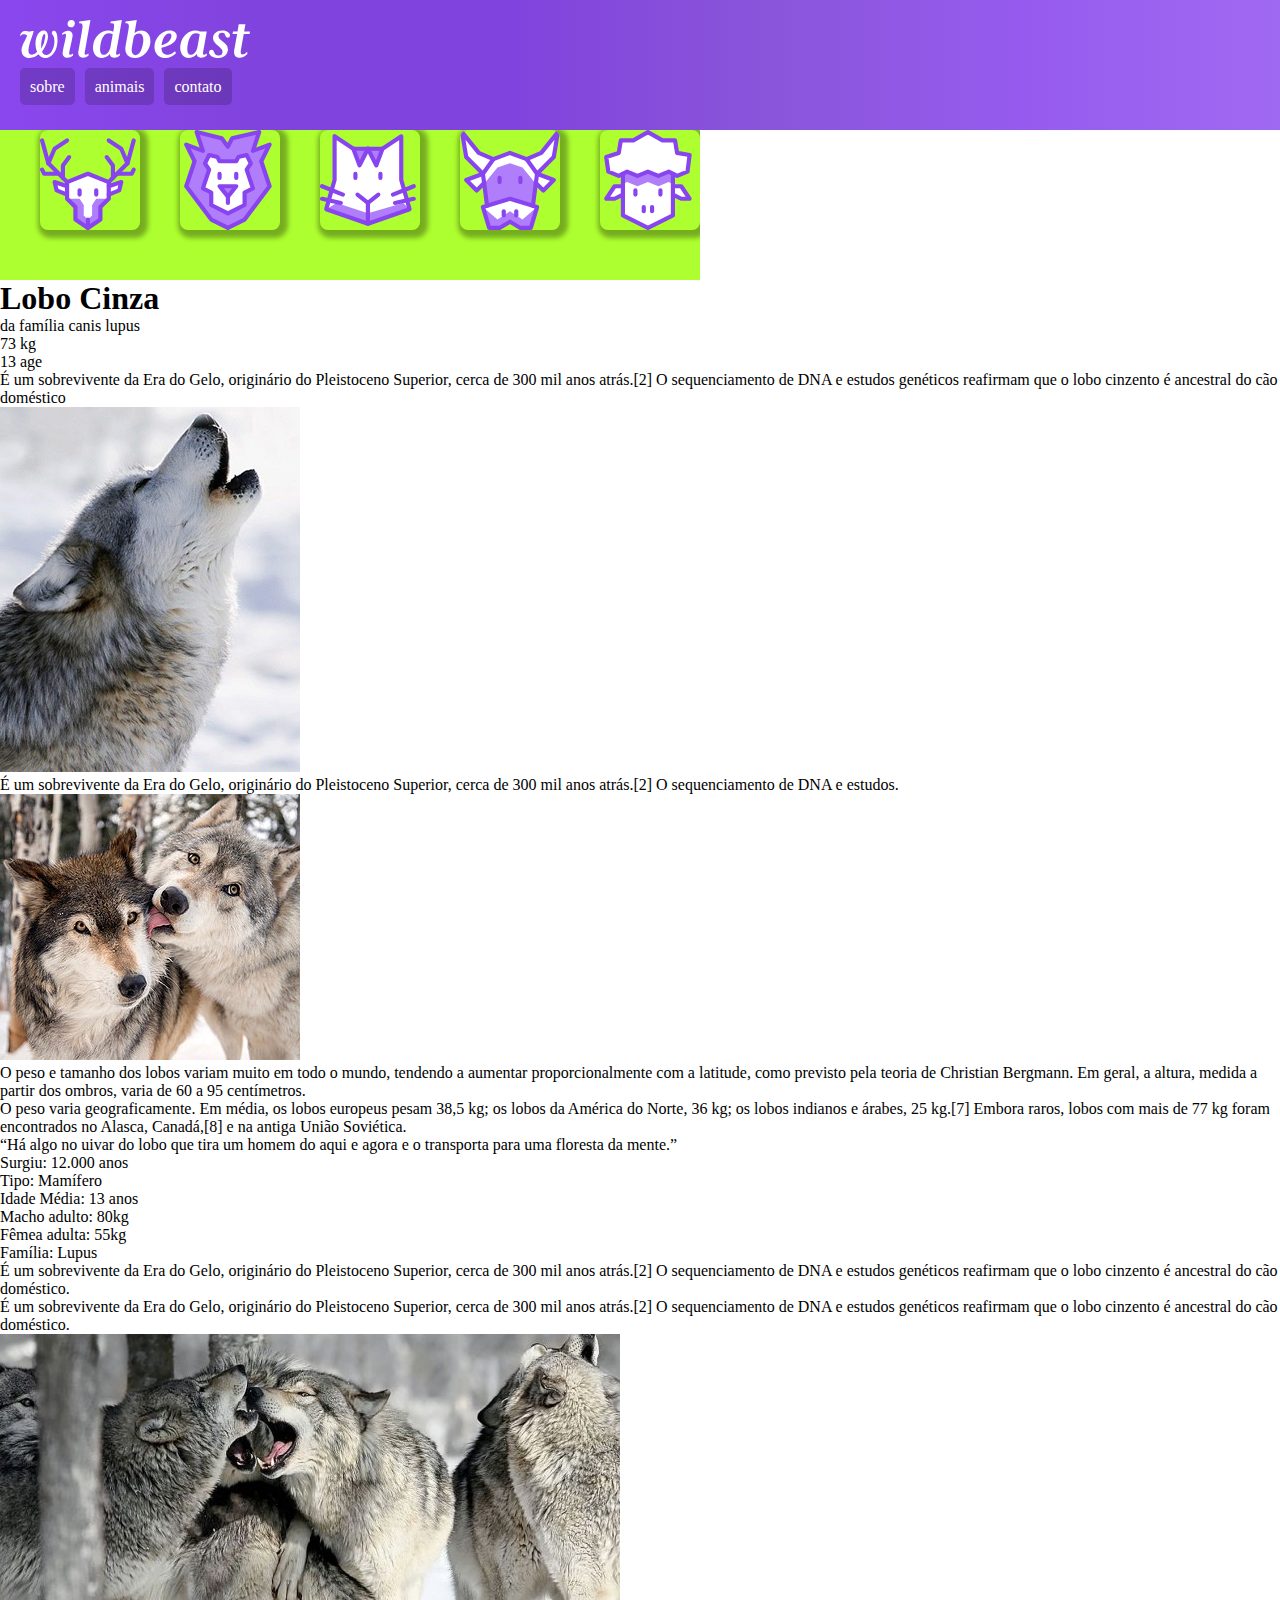
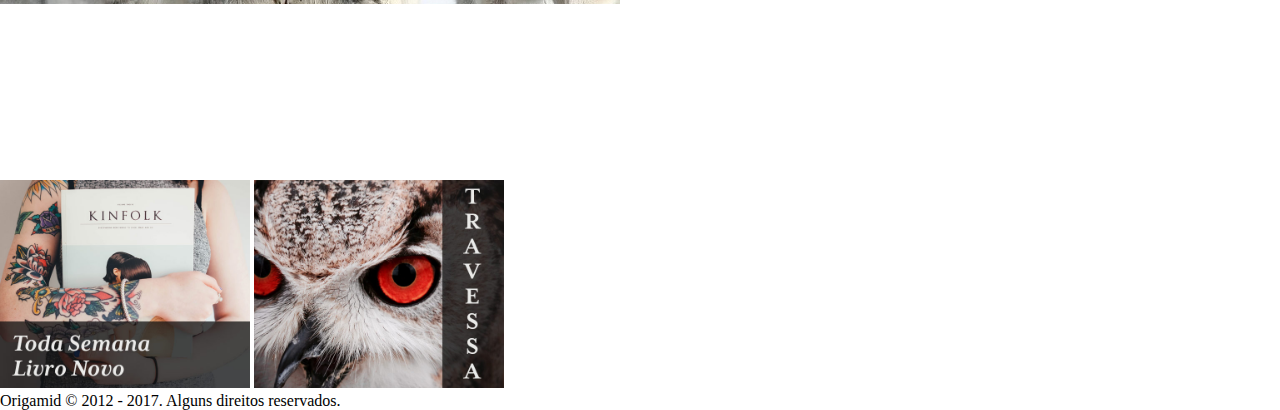
==== projeto-wild/index.html @ 21b0f713 "Iniciando projeto para treinar grid layout" ====
<!DOCTYPE html>
<html lang="pt-BR">
<head>
    <meta charset="UTF-8">
    <meta name="viewport" content="width=device-width, initial-scale=1.0">
    <title>Wildbeast-GridLayout</title>
    <link rel="stylesheet" href="CSS/mobile.css">
</head>
<body>
    <article id="grid-geral">
        <header id="cabecalho">
            <img src="src/imgs/wildbeast.svg" alt="Logo do site 'wildbeast' ">
            <nav>
                <ul>
                    <li><a href="#">sobre</a></li>
                    <li><a href="#">animais</a></li>
                    <li><a href="#">contato</a></li>
                </ul>
            </nav>
        </header>
        <nav id="origamis-container">
            <a href="#"><img class="origamis" src="src/imgs/cervo.svg" alt="Origami de um cervo"></a>
            <a href="#"><img class="origamis" src="src/imgs/leao.svg" alt="Origami de um leão"></a>
            <a href="#"><img class="origamis" src="src/imgs/gato.svg" alt="Origami de um gato"></a>
            <a href="#"><img class="origamis" src="src/imgs/vaca.svg" alt="Origami de uma vaca"></a>
            <a href="#"><img class="origamis" src="src/imgs/ovelha.svg" alt="Origami de uma ovelha"></a>
            <a href="#"><img class="origamis" src="src/imgs/abelha.svg" alt="Origami de uma abelha"></a>
        </nav>
        <main>
            <div id="titulo">
                <h1>Lobo Cinza</h1>
                <p>da família canis lupus</p>
            </div>
            <div id="caracteristicas">
                <div>
                    <span class="numero">73</span>
                    <span class="rotulo">kg</span>
                </div>
                <div>
                    <span class="numero">13</span>
                    <span class="rotulo">age</span>
                </div>
            </div>
            <div id="informacoes-principais">
                <p>É um sobrevivente da Era do Gelo, originário do Pleistoceno Superior, cerca de 300 mil anos atrás.[2] O sequenciamento de DNA e estudos genéticos reafirmam que o lobo cinzento é ancestral do cão doméstico</p>
                <img src="src/imgs/wolf1.jpg" alt="Imagem de lobo uivando.">
                <p>É um sobrevivente da Era do Gelo, originário do Pleistoceno Superior, cerca de 300 mil anos atrás.[2] O sequenciamento de DNA e estudos.</p>
                <img src="src/imgs/wolf2.jpg" alt="Imagem de lobo lambendo outro lobo.">
                <p>O peso e tamanho dos lobos variam muito em todo o mundo, tendendo a aumentar proporcionalmente com a latitude, como previsto pela teoria de Christian Bergmann. Em geral, a altura, medida a partir dos ombros, varia de 60 a 95 centímetros.</p>
                <p>O peso varia geograficamente. Em média, os lobos europeus pesam 38,5 kg; os lobos da América do Norte, 36 kg; os lobos indianos e árabes, 25 kg.[7] Embora raros, lobos com mais de 77 kg foram encontrados no Alasca, Canadá,[8] e na antiga União Soviética.</p>
                <p>“Há algo no uivar do lobo que tira um homem do aqui e agora e o transporta para uma floresta da mente.”</p>
                <ul>
                    <li>Surgiu: 12.000 anos</li>
                    <li>Tipo: Mamífero</li>
                    <li>Idade Média: 13 anos</li>
                    <li>Macho adulto: 80kg</li>
                    <li>Fêmea adulta: 55kg</li>
                    <li>Família: Lupus</li>
                </ul>
                <p>É um sobrevivente da Era do Gelo, originário do Pleistoceno Superior, cerca de 300 mil anos atrás.[2] O sequenciamento de DNA e estudos genéticos reafirmam que o lobo cinzento é ancestral do cão doméstico.</p>

                <p>É um sobrevivente da Era do Gelo, originário do Pleistoceno Superior, cerca de 300 mil anos atrás.[2] O sequenciamento de DNA e estudos genéticos reafirmam que o lobo cinzento é ancestral do cão doméstico.</p>

                <img src="src/imgs/wolf3.jpg" alt="Imagem de lobos interagindo entre si.">
            </div>
        </main>
        <nav>
            <img class="anuncio" src="src/imgs/anuncio-1.jpg" alt="Anúncio sobre um livro.">
            <img class="anuncio" src="src/imgs/anuncio-2.jpg" alt="Anúncio sobre coruja.">
        </nav>
        <footer>
            <p>Origamid © 2012 - 2017. Alguns direitos reservados.</p>
        </footer>
    </article>
</body>
</html>
---- projeto-wild/CSS/mobile.css ----
@charset "UTF-8";

* {
    margin: 0;
    padding: 0;
    box-sizing: border-box;
}

html, body {
    height: 100vh;
    width: 100vw;
}

article#grid-geral {
    display: grid;
    grid-template-columns: 1fr;
    grid-template-rows: 130px 150px 1500px
}

#cabecalho {
    background-color: #8A47EE;
    background-image: linear-gradient(to right, #8A47EE, #8143dd, #8143dd, #8a55da, #965bee, #a069f2);
    padding: 20px;
}
#cabecalho > img {
    width: 230px;
}

#cabecalho > nav > ul {
    list-style-type: none;
    width: 300px;
    height: 50px;
    display: flex;
    align-items: center;
    gap: 10px;
}

#cabecalho > nav > ul > li > a {
    text-decoration: none;
    color: white;
    background-color: rgba(0, 0, 0, 0.164);
    padding: 10px;
    border-radius: 5px;
    height: 50px;
}

nav#origamis-container {
    display: flex;
    flex-direction: row;
    padding-left: 40px;
    gap: 40px;
    background-color: greenyellow;
    width: 700px;
    overflow-x: scroll;
}

nav > a > img.origamis {
    width: 100px;
    border-radius: 8px;
    box-shadow: 3px 3px 5px 5px rgba(0, 0, 0, 0.323);
    transition: all .2s ease-in-out;
}

nav > a > img.origamis:hover {
    background-color: #a573ef;
}

nav > img.anuncio {
    width: 250px;
}
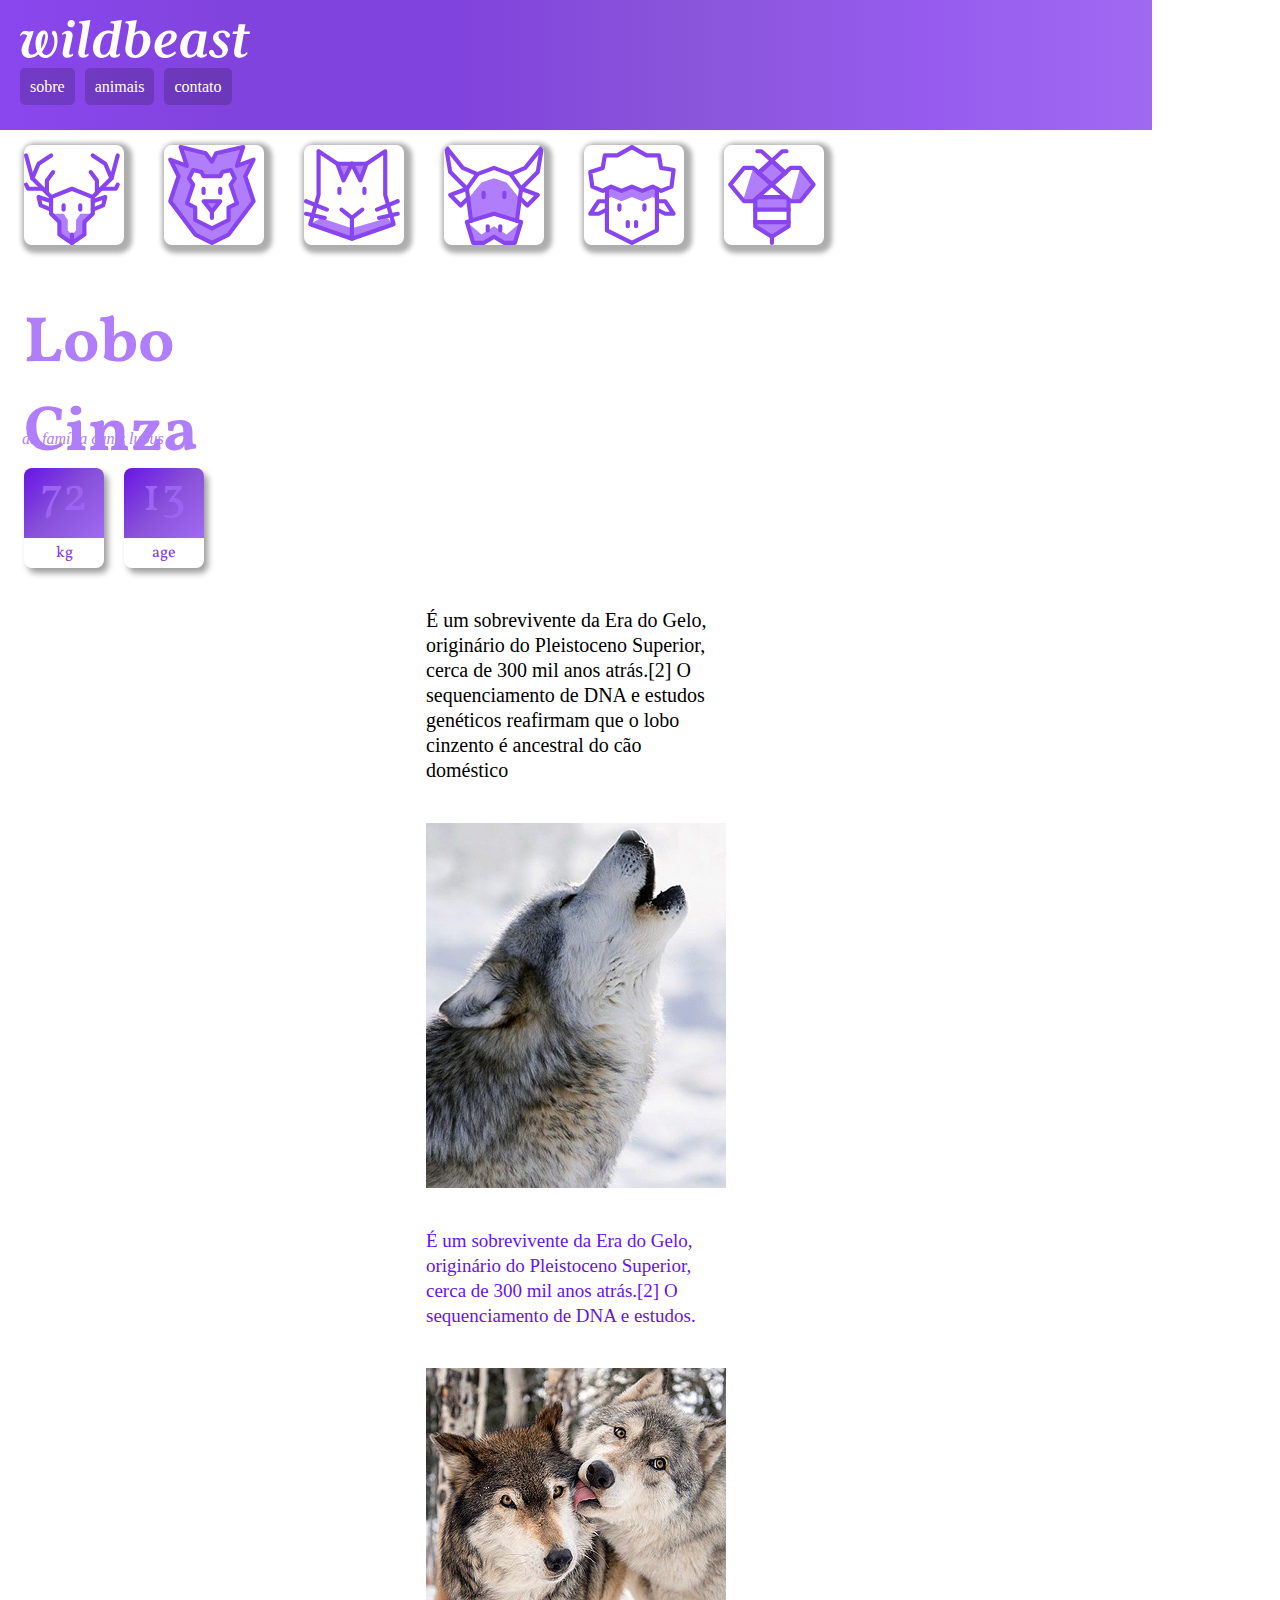
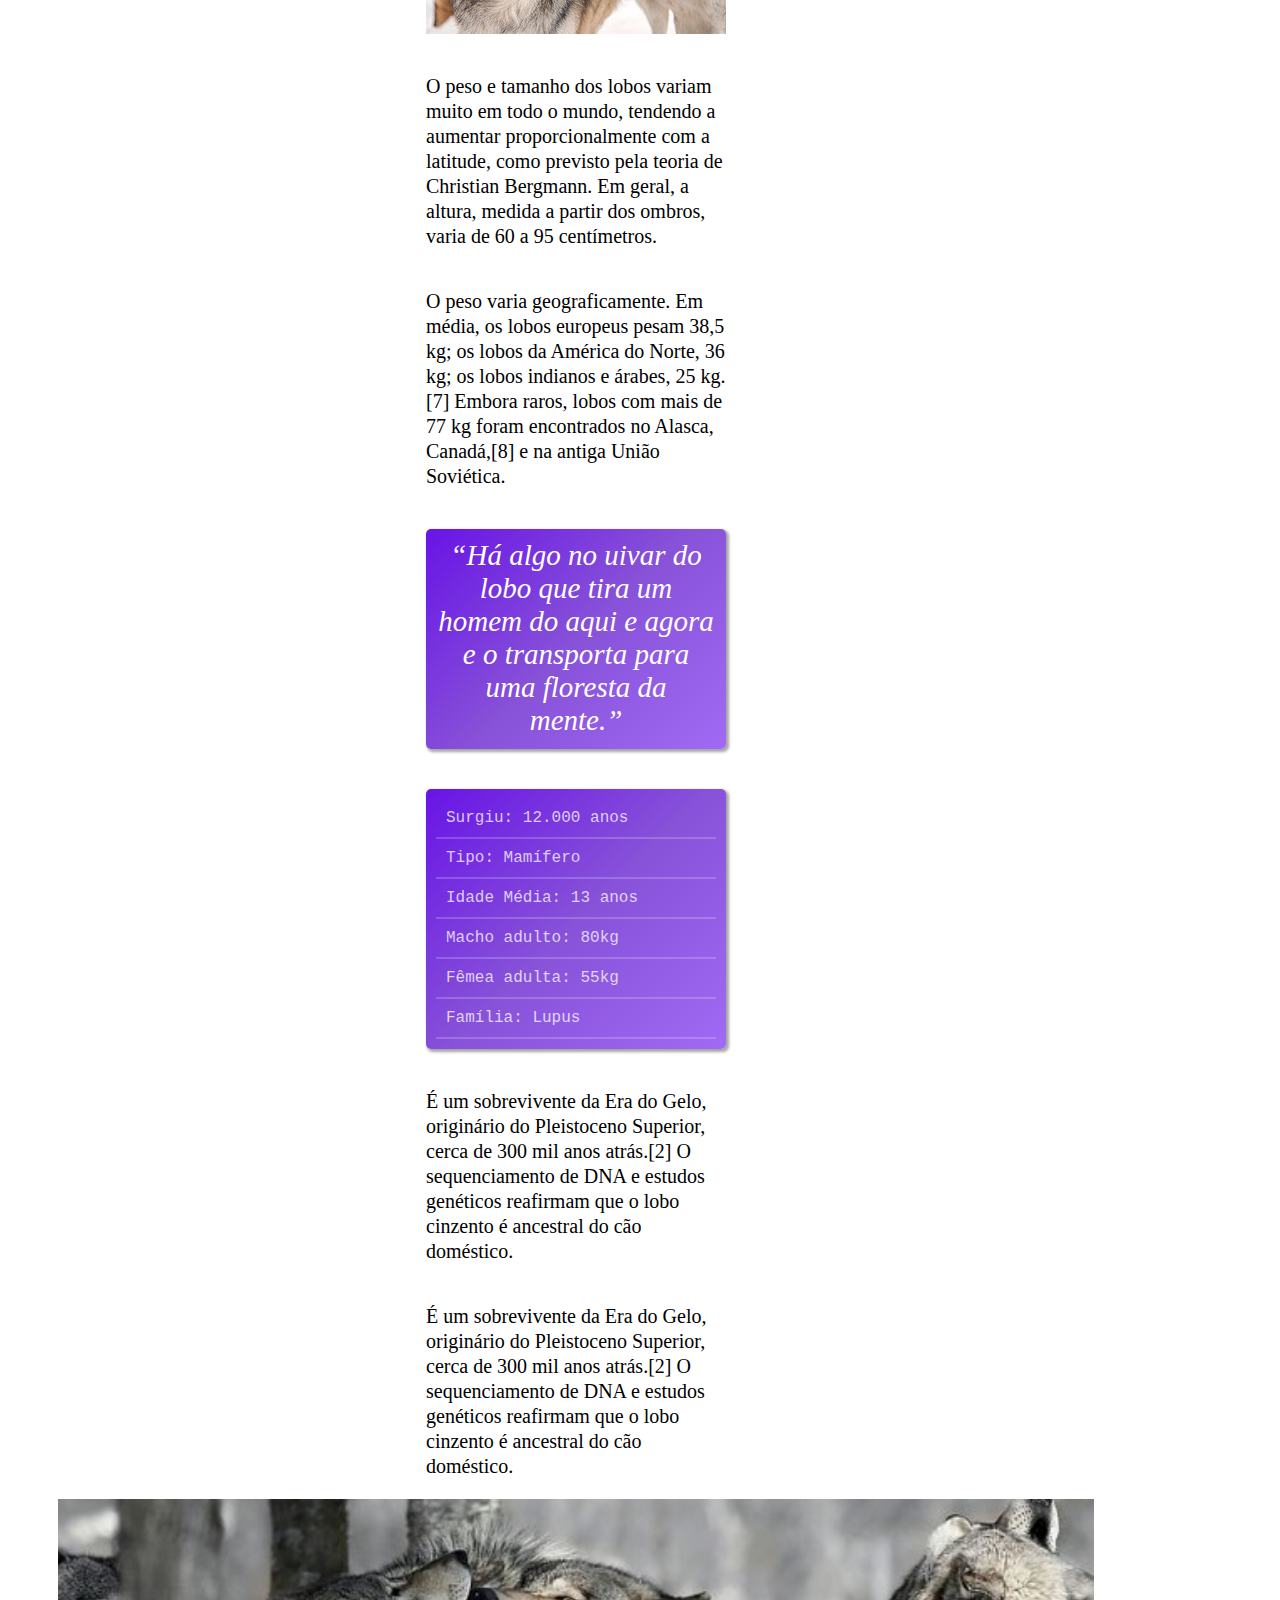
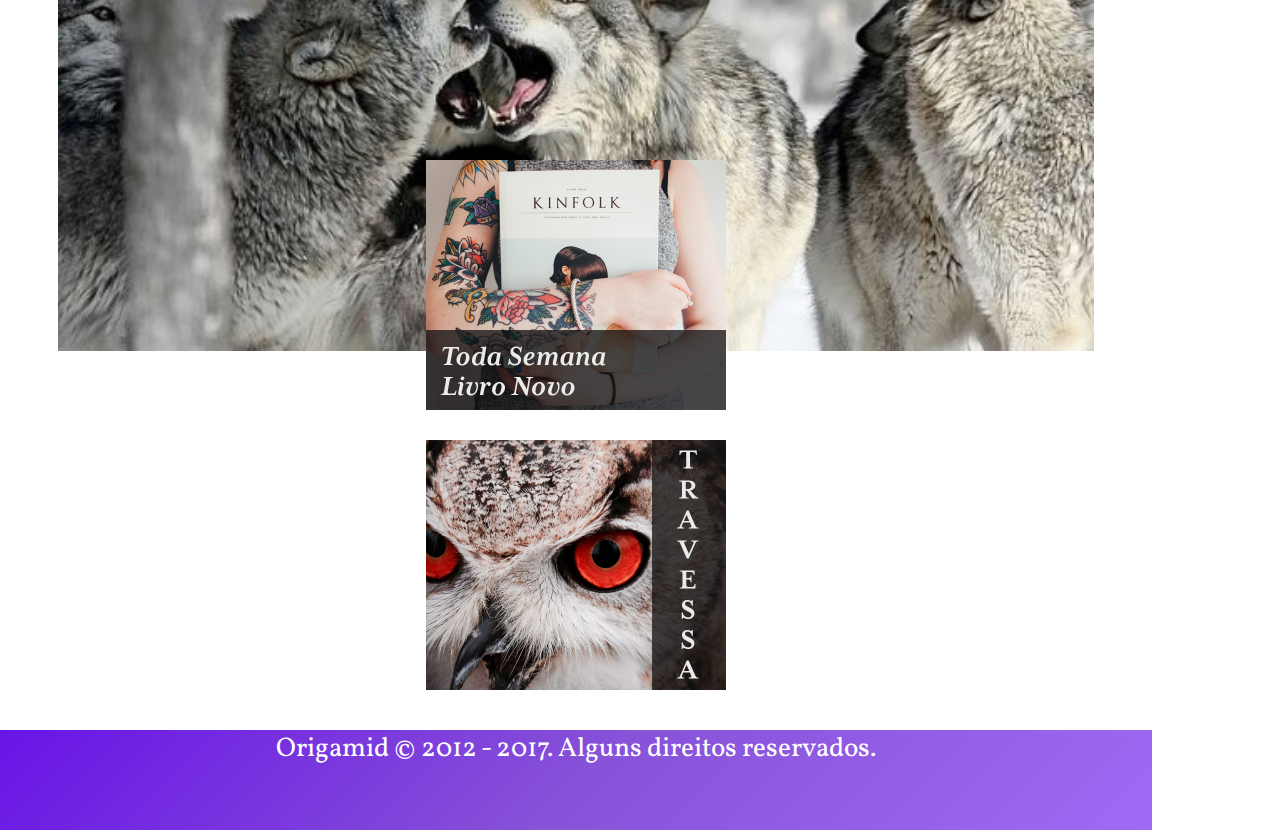
==== commit 37b2e056: "terminei, falta corrigir a rolagem lateral" ====
--- a/projeto-wild/index.html
+++ b/projeto-wild/index.html
@@ -5,6 +5,11 @@
     <meta name="viewport" content="width=device-width, initial-scale=1.0">
     <title>Wildbeast-GridLayout</title>
     <link rel="stylesheet" href="CSS/mobile.css">
+
+    <link rel="preconnect" href="https://fonts.googleapis.com">
+    <link rel="preconnect" href="https://fonts.gstatic.com" crossorigin>
+    <link href="https://fonts.googleapis.com/css2?family=Inter:ital,opsz,wght@0,14..32,100..900;1,14..32,100..900&family=Poppins:ital,wght@0,100;0,200;0,300;0,400;0,500;0,600;0,700;0,800;0,900;1,100;1,200;1,300;1,400;1,500;1,600;1,700;1,800;1,900&family=Vollkorn:ital,wght@0,400..900;1,400..900&display=swap" rel="stylesheet">
+
 </head>
 <body>
     <article id="grid-geral">
@@ -29,27 +34,29 @@
         <main>
             <div id="titulo">
                 <h1>Lobo Cinza</h1>
+            </div>
+            <div id="subtitulo">
                 <p>da família canis lupus</p>
             </div>
             <div id="caracteristicas">
-                <div>
-                    <span class="numero">73</span>
-                    <span class="rotulo">kg</span>
-                </div>
-                <div>
-                    <span class="numero">13</span>
-                    <span class="rotulo">age</span>
-                </div>
+                    <div id="container-k">
+                        <span class="numerok">72</span>
+                        <span class="rotulok">kg</span>
+                    </div>
+                    <div id="container-a">
+                        <span class="numeroa">13</span>
+                        <span class="rotuloa">age</span>
+                    </div>
             </div>
             <div id="informacoes-principais">
-                <p>É um sobrevivente da Era do Gelo, originário do Pleistoceno Superior, cerca de 300 mil anos atrás.[2] O sequenciamento de DNA e estudos genéticos reafirmam que o lobo cinzento é ancestral do cão doméstico</p>
-                <img src="src/imgs/wolf1.jpg" alt="Imagem de lobo uivando.">
-                <p>É um sobrevivente da Era do Gelo, originário do Pleistoceno Superior, cerca de 300 mil anos atrás.[2] O sequenciamento de DNA e estudos.</p>
-                <img src="src/imgs/wolf2.jpg" alt="Imagem de lobo lambendo outro lobo.">
-                <p>O peso e tamanho dos lobos variam muito em todo o mundo, tendendo a aumentar proporcionalmente com a latitude, como previsto pela teoria de Christian Bergmann. Em geral, a altura, medida a partir dos ombros, varia de 60 a 95 centímetros.</p>
-                <p>O peso varia geograficamente. Em média, os lobos europeus pesam 38,5 kg; os lobos da América do Norte, 36 kg; os lobos indianos e árabes, 25 kg.[7] Embora raros, lobos com mais de 77 kg foram encontrados no Alasca, Canadá,[8] e na antiga União Soviética.</p>
-                <p>“Há algo no uivar do lobo que tira um homem do aqui e agora e o transporta para uma floresta da mente.”</p>
-                <ul>
+                <p id="paragrafo-1">É um sobrevivente da Era do Gelo, originário do Pleistoceno Superior, cerca de 300 mil anos atrás.[2] O sequenciamento de DNA e estudos genéticos reafirmam que o lobo cinzento é ancestral do cão doméstico</p>
+                <img id="lobo-1" src="src/imgs/wolf1.jpg" alt="Imagem de lobo uivando.">
+                <p id="paragrafo-2">É um sobrevivente da Era do Gelo, originário do Pleistoceno Superior, cerca de 300 mil anos atrás.[2] O sequenciamento de DNA e estudos.</p>
+                <img id="lobo-2" src="src/imgs/wolf2.jpg" alt="Imagem de lobo lambendo outro lobo.">
+                <p id="paragrafo-3">O peso e tamanho dos lobos variam muito em todo o mundo, tendendo a aumentar proporcionalmente com a latitude, como previsto pela teoria de Christian Bergmann. Em geral, a altura, medida a partir dos ombros, varia de 60 a 95 centímetros.</p>
+                <p id="paragrafo-4">O peso varia geograficamente. Em média, os lobos europeus pesam 38,5 kg; os lobos da América do Norte, 36 kg; os lobos indianos e árabes, 25 kg.[7] Embora raros, lobos com mais de 77 kg foram encontrados no Alasca, Canadá,[8] e na antiga União Soviética.</p>
+                <p id="paragrafo-5">“Há algo no uivar do lobo que tira um homem do aqui e agora e o transporta para uma floresta da mente.”</p>
+                <ul id="lista-roxa">
                     <li>Surgiu: 12.000 anos</li>
                     <li>Tipo: Mamífero</li>
                     <li>Idade Média: 13 anos</li>
@@ -57,14 +64,14 @@
                     <li>Fêmea adulta: 55kg</li>
                     <li>Família: Lupus</li>
                 </ul>
-                <p>É um sobrevivente da Era do Gelo, originário do Pleistoceno Superior, cerca de 300 mil anos atrás.[2] O sequenciamento de DNA e estudos genéticos reafirmam que o lobo cinzento é ancestral do cão doméstico.</p>
+                <p id="paragrafo-4">É um sobrevivente da Era do Gelo, originário do Pleistoceno Superior, cerca de 300 mil anos atrás.[2] O sequenciamento de DNA e estudos genéticos reafirmam que o lobo cinzento é ancestral do cão doméstico.</p>
 
-                <p>É um sobrevivente da Era do Gelo, originário do Pleistoceno Superior, cerca de 300 mil anos atrás.[2] O sequenciamento de DNA e estudos genéticos reafirmam que o lobo cinzento é ancestral do cão doméstico.</p>
+                <p id="paragrafo-4">É um sobrevivente da Era do Gelo, originário do Pleistoceno Superior, cerca de 300 mil anos atrás.[2] O sequenciamento de DNA e estudos genéticos reafirmam que o lobo cinzento é ancestral do cão doméstico.</p>
 
-                <img src="src/imgs/wolf3.jpg" alt="Imagem de lobos interagindo entre si.">
+                <img id="lobo-3" src="src/imgs/wolf3.jpg" alt="Imagem de lobos interagindo entre si.">
             </div>
         </main>
-        <nav>
+        <nav id="anuncio-container">
             <img class="anuncio" src="src/imgs/anuncio-1.jpg" alt="Anúncio sobre um livro.">
             <img class="anuncio" src="src/imgs/anuncio-2.jpg" alt="Anúncio sobre coruja.">
         </nav>
--- a/projeto-wild/CSS/mobile.css
+++ b/projeto-wild/CSS/mobile.css
@@ -4,23 +4,26 @@
     margin: 0;
     padding: 0;
     box-sizing: border-box;
+    
 }
 
 html, body {
     height: 100vh;
+    width: 90vw;
+}
+
+article#grid-geral {
+    display: grid;
+    grid-template-columns: 1fr;
+    grid-template-rows: 130px 150px 3050px 600px 100px;
     width: 100vw;
-}
-
-article#grid-geral {
-    display: grid;
-    grid-template-columns: 1fr;
-    grid-template-rows: 130px 150px 1500px
 }
 
 #cabecalho {
     background-color: #8A47EE;
     background-image: linear-gradient(to right, #8A47EE, #8143dd, #8143dd, #8a55da, #965bee, #a069f2);
     padding: 20px;
+    width: 90vw;
 }
 #cabecalho > img {
     width: 230px;
@@ -47,11 +50,11 @@
 nav#origamis-container {
     display: flex;
     flex-direction: row;
-    padding-left: 40px;
+    padding-left: 24px;
     gap: 40px;
-    background-color: greenyellow;
-    width: 700px;
+    width: 90vw;
     overflow-x: scroll;
+    padding-top: 15px;
 }
 
 nav > a > img.origamis {
@@ -59,12 +62,175 @@
     border-radius: 8px;
     box-shadow: 3px 3px 5px 5px rgba(0, 0, 0, 0.323);
     transition: all .2s ease-in-out;
+    
 }
 
 nav > a > img.origamis:hover {
     background-color: #a573ef;
 }
 
+main {
+    width: 90vw;
+}
+
+main > #titulo {
+    font-size: 32px;
+    width: 100px;
+    margin-left: 24px;
+    margin-top: 20px;
+    font-family: "Vollkorn", serif;
+    color: #b07dfb;
+    height: 130px;
+}
+
+main > #subtitulo {
+    font-family: "Vollkorn", serif,;
+    font-style: italic;
+    color: #b07dfb;
+    margin-left: 22px;
+    width: 150px;
+}
+
+div#caracteristicas {
+    width: 300px;
+    height: 100px;
+    margin-top: 20px;
+    margin-left: 24px;
+    margin-bottom: 20px;
+    display: grid;
+    grid-template-columns: 80px 80px ;
+    column-gap: 20px;
+}
+
+div#container-k {
+    display: grid;
+    grid-template-rows: 70px 30px;
+    border-radius: 8px;
+    box-shadow: 4px 5px 6px rgba(0, 0, 0, 0.384);
+}
+
+div#container-a {
+    display: grid;
+    grid-template-rows: 70px 30px;
+    border-radius: 8px;
+    box-shadow: 4px 5px 6px rgba(0, 0, 0, 0.384);
+}
+
+.numerok, .numeroa {
+    background: linear-gradient(135deg, #6814e6, #8751d8, #a16af4);
+    border-top-left-radius: 8px;
+    border-top-right-radius: 8px;
+    color: #9c64f0;
+    text-align: center;
+    line-height: 60px;
+    font-family: "Vollkorn", serif;
+    font-size: 48px;
+}
+
+.rotulok, .rotuloa {
+    color: #8143dd;
+    text-align: center;
+    line-height: 30px;
+    font-family: "Vollkorn", serif;
+}
+
+div#informacoes-principais {
+    padding-top: 20px;
+    padding-bottom: 20px;
+}
+
+div#informacoes-principais > #paragrafo-1 {
+    margin: auto;
+    width: 300px;
+    font-size: 20px;
+    margin-bottom: 40px;
+    line-height: 25px;
+}
+
+div#informacoes-principais > #paragrafo-2 {
+    margin: auto;
+    width: 300px;
+    font-size: 19px;
+    margin-top: 40px;
+    margin-bottom: 40px;
+    text-align: start;
+    line-height: 25px;
+    font-weight: 100;
+    color: #6814e6;
+}
+
+div#informacoes-principais > #paragrafo-3, #paragrafo-4 {
+    margin: auto;
+    width: 300px;
+    font-size: 20px;
+    margin-top: 40px;
+    margin-bottom: 20px;
+    line-height: 25px;
+}
+
+div#informacoes-principais > #paragrafo-5 {
+    background: linear-gradient(135deg, #6814e6, #8751d8, #a16af4);
+    width: 300px;
+    margin: auto;
+    text-align: center;
+    font-size: 29px;
+    color: white;
+    font-style: italic;
+    height: 220px;
+    padding: 10px;
+    border-radius: 5px;
+    box-shadow: 2px 2px  3px 1px rgba(0, 0, 0, 0.358);
+    margin-top: 40px;
+    margin-bottom: 40px;
+}
+div#informacoes-principais > #lista-roxa > li {
+    padding: 10px;
+    border-bottom: 2px solid rgba(255, 255, 255, 0.197);
+    font-family: 'Courier New', Courier, monospace;
+}
+
+div#informacoes-principais > #lista-roxa{
+    background: linear-gradient(135deg, #6814e6, #8751d8, #a16af4);
+    margin: auto;
+    width: 300px;
+    padding: 10px;
+    border-radius: 5px;
+    box-shadow: 2px 2px  3px 1px rgba(0, 0, 0, 0.358);
+    margin-top: 40px;
+    margin-bottom: 40px;
+    list-style-type: none;
+    color: rgba(255, 255, 255, 0.756);
+}
+
+div#informacoes-principais img {
+    display: block;
+    margin: auto;
+}
+
+
+div#informacoes-principais #lobo-3 {
+    width: 90%;
+}
+
+nav#anuncio-container {
+    width: 90vw;
+}
+
 nav > img.anuncio {
-    width: 250px;
+    width: 300px;
+    display: block;
+    margin: auto;
+    margin-top: 30px;
+}
+
+footer {
+    background: linear-gradient(135deg, #6814e6, #8751d8, #a16af4);
+    width: 90vw;
+}
+
+footer > p {
+    color: white;
+    font-family: "Vollkorn", serif;
+    font-size: 27px;
+    text-align: center;
 }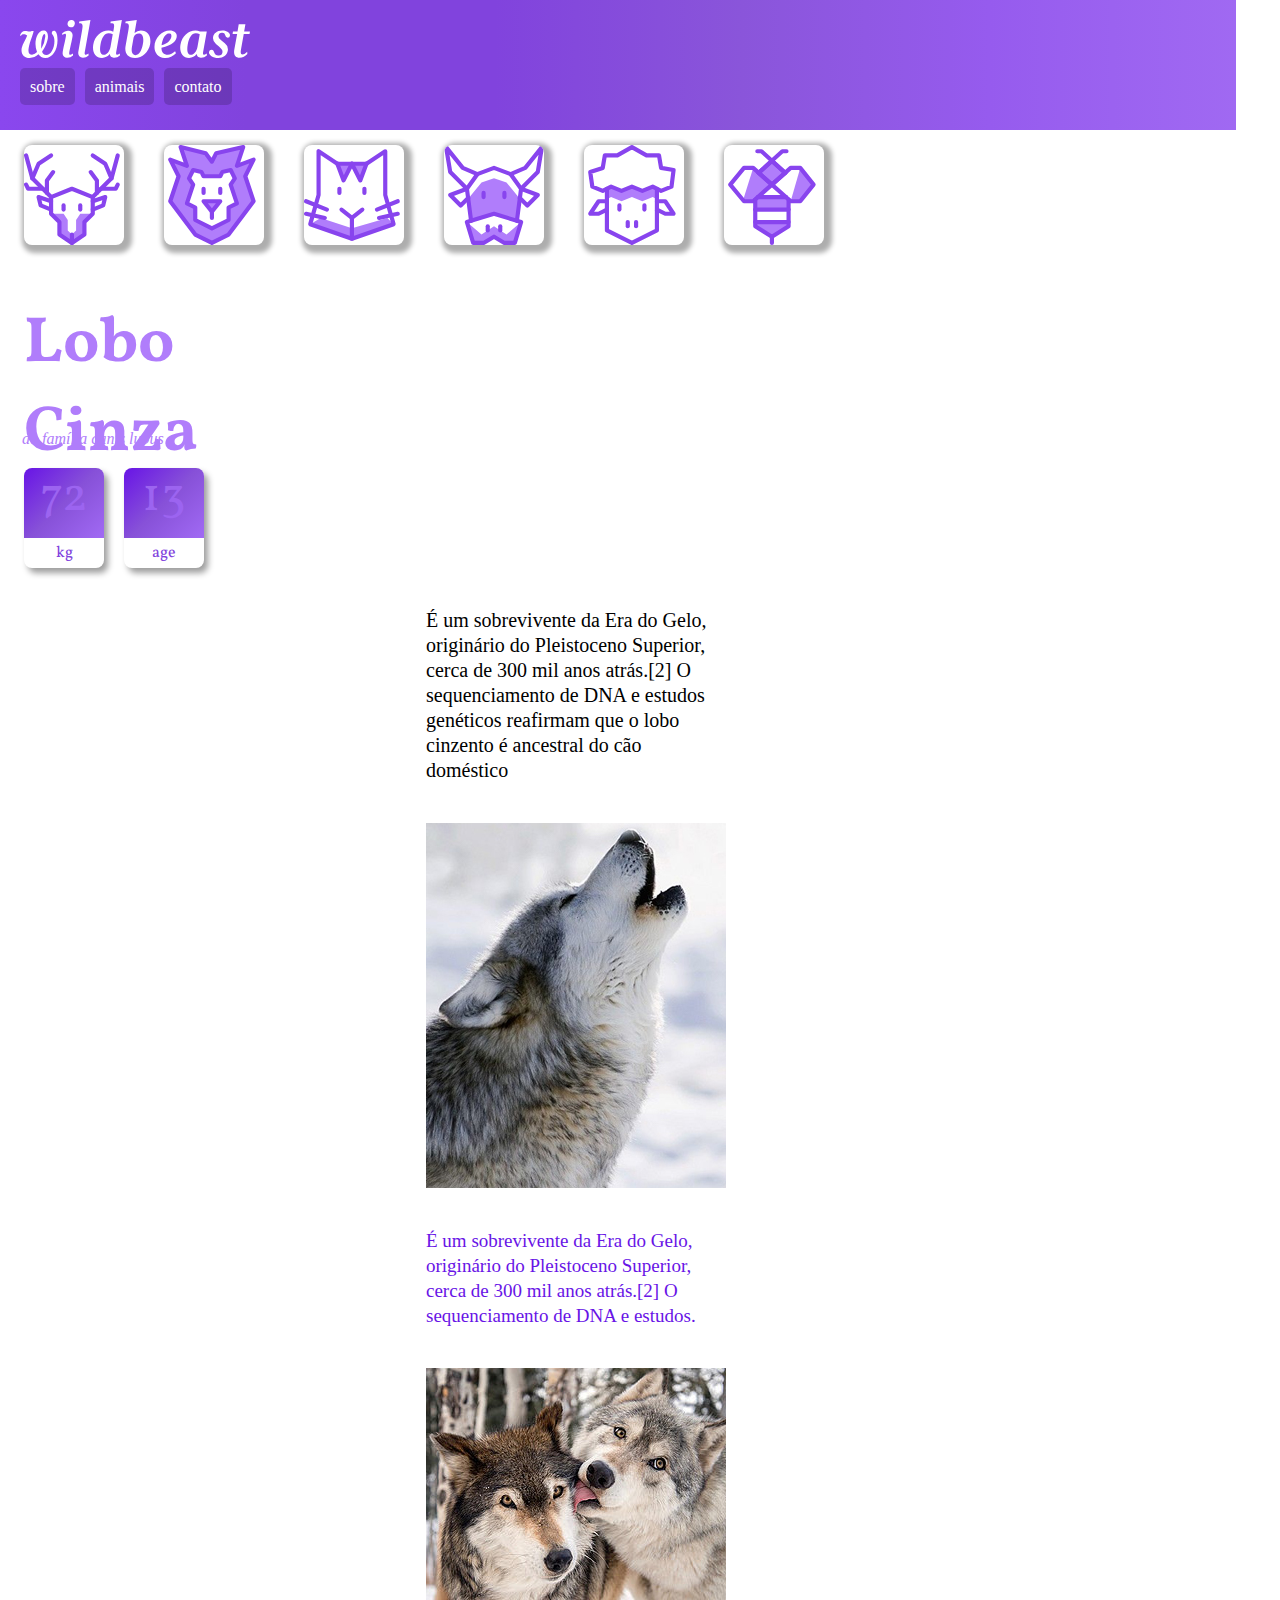
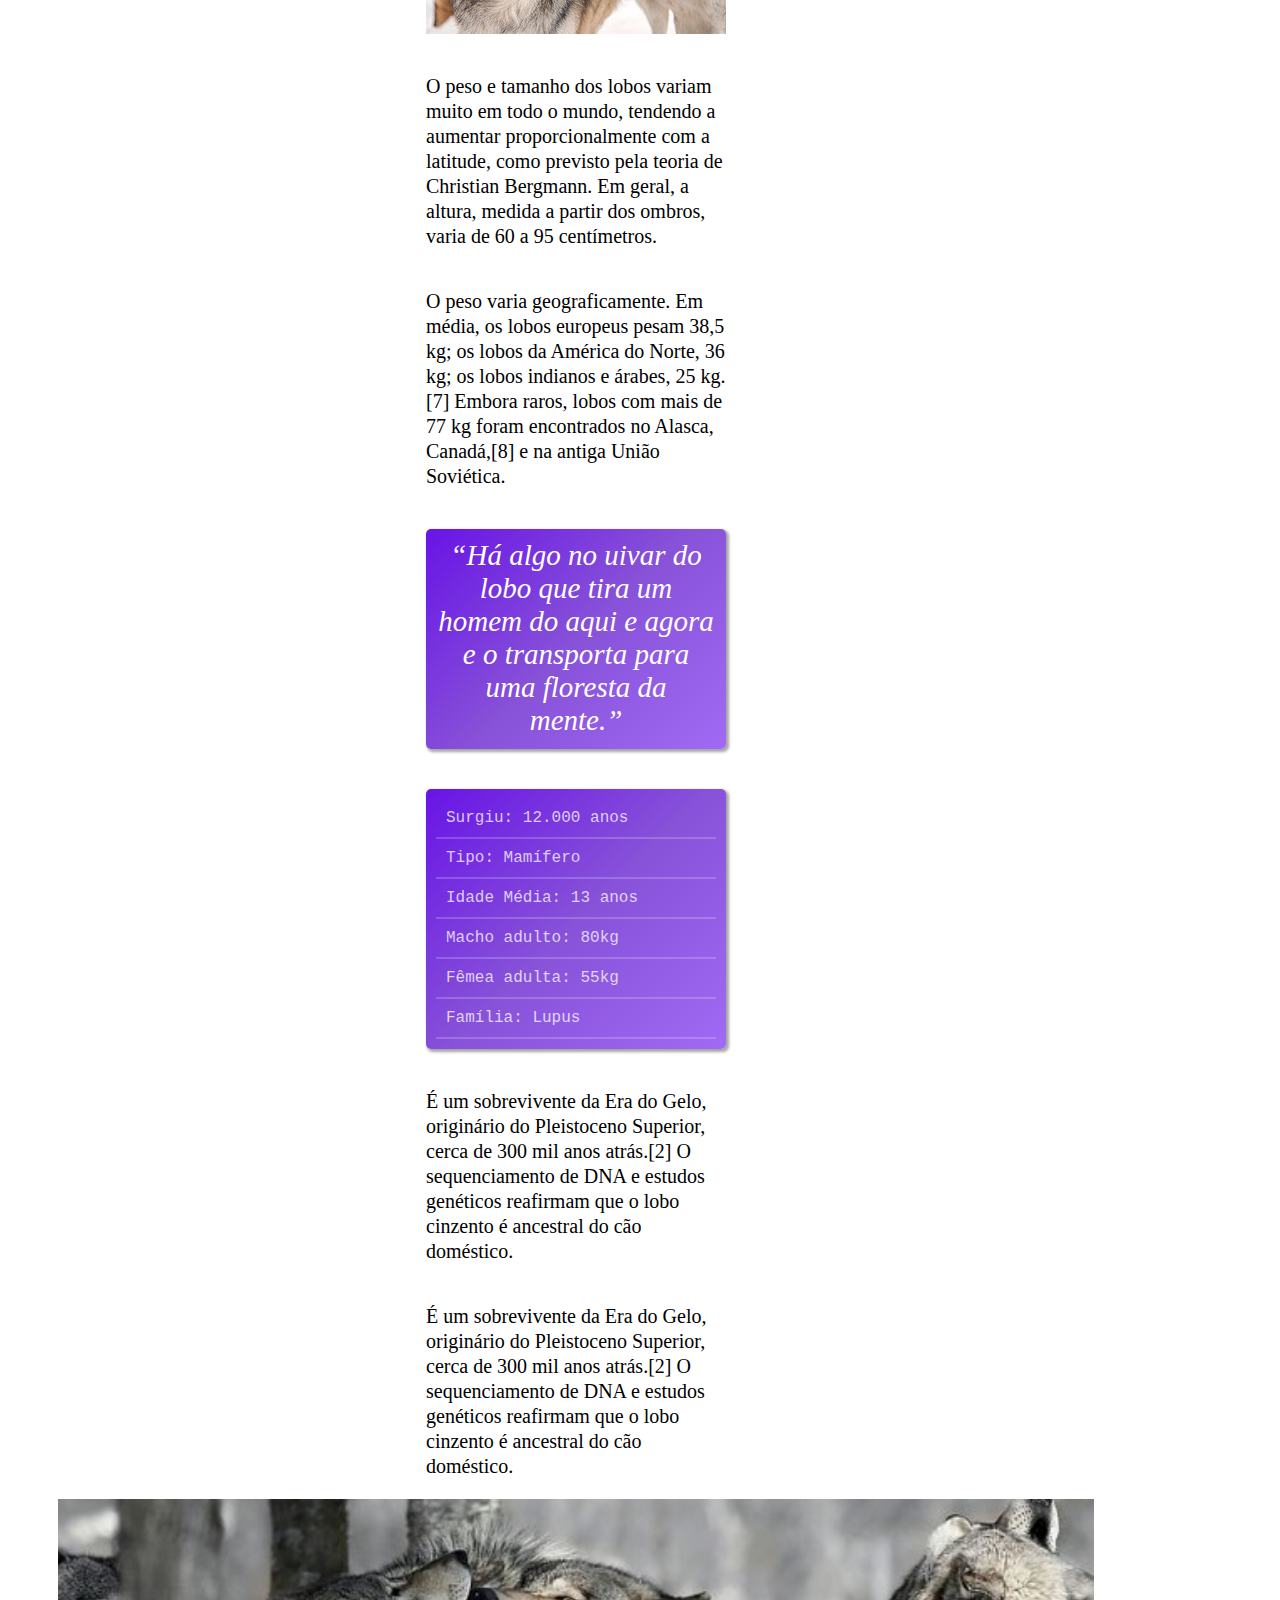
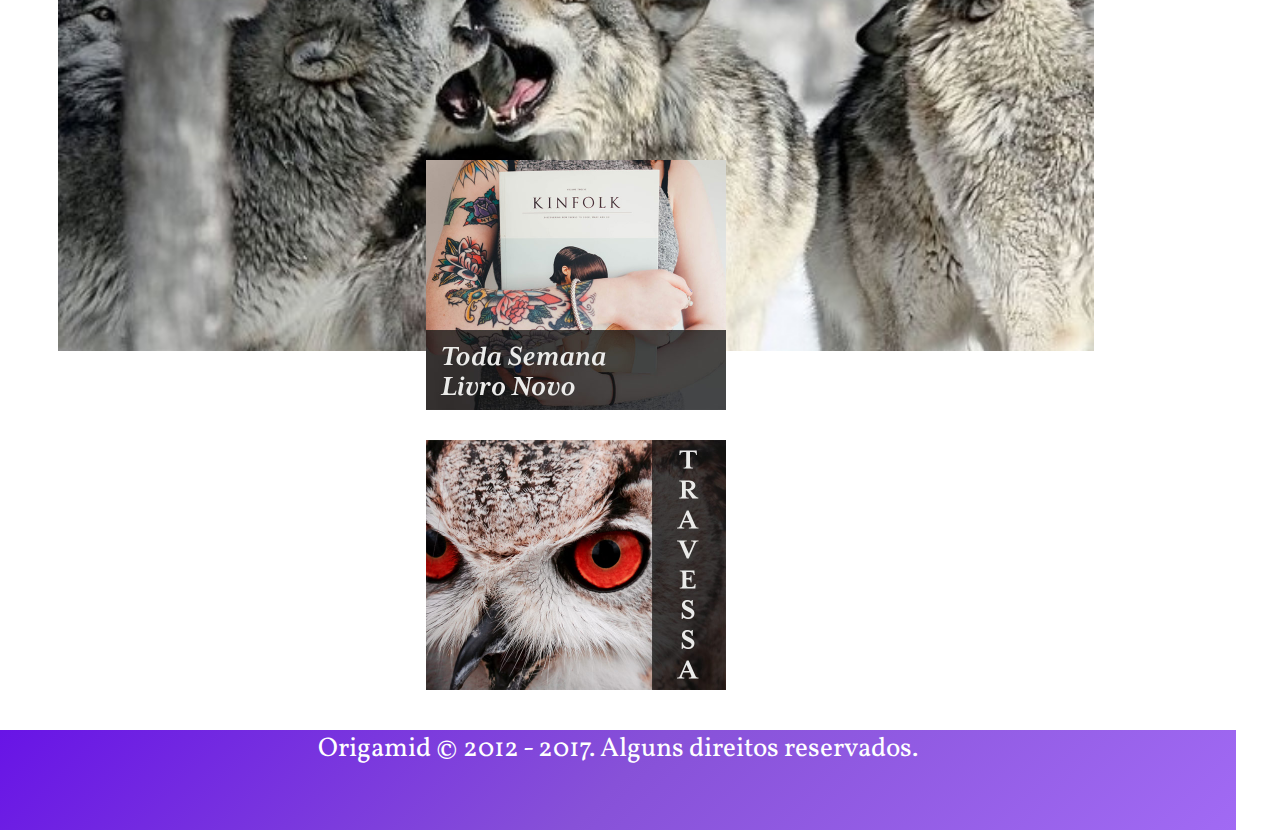
==== commit d0a68a5b: "." ====
--- a/projeto-wild/index.html
+++ b/projeto-wild/index.html
@@ -5,6 +5,7 @@
     <meta name="viewport" content="width=device-width, initial-scale=1.0">
     <title>Wildbeast-GridLayout</title>
     <link rel="stylesheet" href="CSS/mobile.css">
+    <link rel="stylesheet" href="CSS/responsivo.css">
 
     <link rel="preconnect" href="https://fonts.googleapis.com">
     <link rel="preconnect" href="https://fonts.gstatic.com" crossorigin>
@@ -32,6 +33,7 @@
             <a href="#"><img class="origamis" src="src/imgs/abelha.svg" alt="Origami de uma abelha"></a>
         </nav>
         <main>
+            
             <div id="titulo">
                 <h1>Lobo Cinza</h1>
             </div>
--- a/projeto-wild/CSS/mobile.css
+++ b/projeto-wild/CSS/mobile.css
@@ -10,20 +10,20 @@
 html, body {
     height: 100vh;
     width: 90vw;
+    
 }
 
 article#grid-geral {
     display: grid;
-    grid-template-columns: 1fr;
     grid-template-rows: 130px 150px 3050px 600px 100px;
-    width: 100vw;
+    width: 90vw;
 }
 
 #cabecalho {
     background-color: #8A47EE;
     background-image: linear-gradient(to right, #8A47EE, #8143dd, #8143dd, #8a55da, #965bee, #a069f2);
     padding: 20px;
-    width: 90vw;
+    width: 96.6vw;
 }
 #cabecalho > img {
     width: 230px;
@@ -52,7 +52,7 @@
     flex-direction: row;
     padding-left: 24px;
     gap: 40px;
-    width: 90vw;
+    width: 96.6vw;
     overflow-x: scroll;
     padding-top: 15px;
 }
@@ -225,7 +225,7 @@
 
 footer {
     background: linear-gradient(135deg, #6814e6, #8751d8, #a16af4);
-    width: 90vw;
+    width: 96.6vw;
 }
 
 footer > p {
--- a/projeto-wild/CSS/responsivo.css
+++ b/projeto-wild/CSS/responsivo.css
@@ -0,0 +1,6 @@
+@media screen and (width >= 992px){
+    article#grid-geral {
+        display: grid;
+        grid-template-rows: repeat(3, 300px, 600px, 300px);
+    }
+}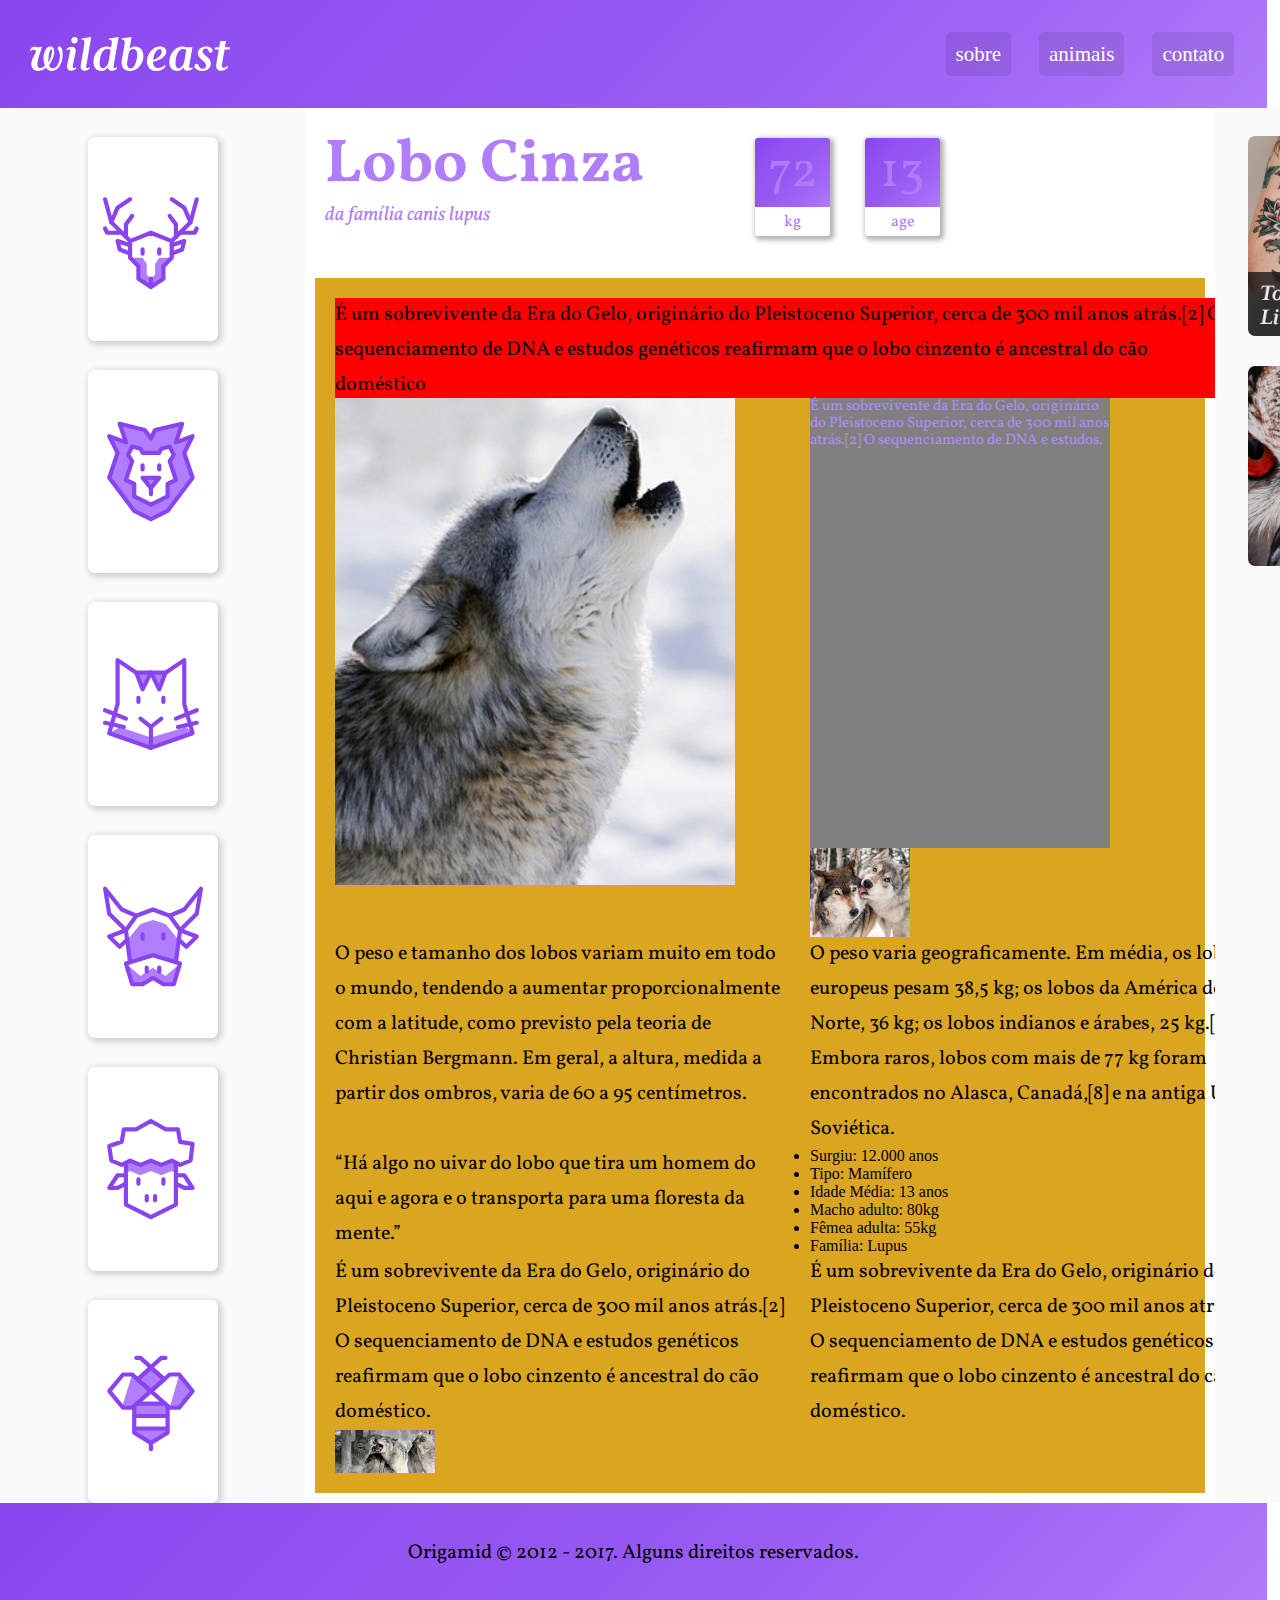
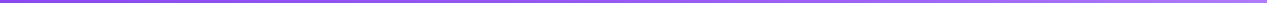
==== commit 4bb16e44: "praticando gridlayout" ====
--- a/projeto-wild/index.html
+++ b/projeto-wild/index.html
@@ -4,8 +4,7 @@
     <meta charset="UTF-8">
     <meta name="viewport" content="width=device-width, initial-scale=1.0">
     <title>Wildbeast-GridLayout</title>
-    <link rel="stylesheet" href="CSS/mobile.css">
-    <link rel="stylesheet" href="CSS/responsivo.css">
+    <link rel="stylesheet" href="CSS/style.css">
 
     <link rel="preconnect" href="https://fonts.googleapis.com">
     <link rel="preconnect" href="https://fonts.gstatic.com" crossorigin>
@@ -24,59 +23,69 @@
                 </ul>
             </nav>
         </header>
-        <nav id="origamis-container">
-            <a href="#"><img class="origamis" src="src/imgs/cervo.svg" alt="Origami de um cervo"></a>
-            <a href="#"><img class="origamis" src="src/imgs/leao.svg" alt="Origami de um leão"></a>
-            <a href="#"><img class="origamis" src="src/imgs/gato.svg" alt="Origami de um gato"></a>
-            <a href="#"><img class="origamis" src="src/imgs/vaca.svg" alt="Origami de uma vaca"></a>
-            <a href="#"><img class="origamis" src="src/imgs/ovelha.svg" alt="Origami de uma ovelha"></a>
-            <a href="#"><img class="origamis" src="src/imgs/abelha.svg" alt="Origami de uma abelha"></a>
-        </nav>
-        <main>
-            
-            <div id="titulo">
-                <h1>Lobo Cinza</h1>
-            </div>
-            <div id="subtitulo">
-                <p>da família canis lupus</p>
-            </div>
-            <div id="caracteristicas">
-                    <div id="container-k">
-                        <span class="numerok">72</span>
-                        <span class="rotulok">kg</span>
+        <div id="center">
+            <nav id="origamis-container">
+                <a href="#"><img class="origamis" src="src/imgs/cervo.svg" alt="Origami de um cervo"></a>
+                <a href="#"><img class="origamis" src="src/imgs/leao.svg" alt="Origami de um leão"></a>
+                <a href="#"><img class="origamis" src="src/imgs/gato.svg" alt="Origami de um gato"></a>
+                <a href="#"><img class="origamis" src="src/imgs/vaca.svg" alt="Origami de uma vaca"></a>
+                <a href="#"><img class="origamis" src="src/imgs/ovelha.svg" alt="Origami de uma ovelha"></a>
+                <a href="#"><img class="origamis" src="src/imgs/abelha.svg" alt="Origami de uma abelha"></a>
+            </nav>
+            <main>
+                <div id="primeira-linha">
+                    <div id="titulo">
+                        <h1>Lobo Cinza</h1>
+                        <p>da família canis lupus</p>
                     </div>
-                    <div id="container-a">
-                        <span class="numeroa">13</span>
-                        <span class="rotuloa">age</span>
+                    <div id="caracteristicas">
+                            <div id="container-k">
+                                <span class="numerok">72</span>
+                                <span class="rotulok">kg</span>
+                            </div>
+                            <div id="container-a">
+                                <span class="numeroa">13</span>
+                                <span class="rotuloa">age</span>
+                            </div>
                     </div>
-            </div>
-            <div id="informacoes-principais">
-                <p id="paragrafo-1">É um sobrevivente da Era do Gelo, originário do Pleistoceno Superior, cerca de 300 mil anos atrás.[2] O sequenciamento de DNA e estudos genéticos reafirmam que o lobo cinzento é ancestral do cão doméstico</p>
-                <img id="lobo-1" src="src/imgs/wolf1.jpg" alt="Imagem de lobo uivando.">
-                <p id="paragrafo-2">É um sobrevivente da Era do Gelo, originário do Pleistoceno Superior, cerca de 300 mil anos atrás.[2] O sequenciamento de DNA e estudos.</p>
-                <img id="lobo-2" src="src/imgs/wolf2.jpg" alt="Imagem de lobo lambendo outro lobo.">
-                <p id="paragrafo-3">O peso e tamanho dos lobos variam muito em todo o mundo, tendendo a aumentar proporcionalmente com a latitude, como previsto pela teoria de Christian Bergmann. Em geral, a altura, medida a partir dos ombros, varia de 60 a 95 centímetros.</p>
-                <p id="paragrafo-4">O peso varia geograficamente. Em média, os lobos europeus pesam 38,5 kg; os lobos da América do Norte, 36 kg; os lobos indianos e árabes, 25 kg.[7] Embora raros, lobos com mais de 77 kg foram encontrados no Alasca, Canadá,[8] e na antiga União Soviética.</p>
-                <p id="paragrafo-5">“Há algo no uivar do lobo que tira um homem do aqui e agora e o transporta para uma floresta da mente.”</p>
-                <ul id="lista-roxa">
-                    <li>Surgiu: 12.000 anos</li>
-                    <li>Tipo: Mamífero</li>
-                    <li>Idade Média: 13 anos</li>
-                    <li>Macho adulto: 80kg</li>
-                    <li>Fêmea adulta: 55kg</li>
-                    <li>Família: Lupus</li>
-                </ul>
-                <p id="paragrafo-4">É um sobrevivente da Era do Gelo, originário do Pleistoceno Superior, cerca de 300 mil anos atrás.[2] O sequenciamento de DNA e estudos genéticos reafirmam que o lobo cinzento é ancestral do cão doméstico.</p>
+                </div>
+                <div id="segunda-linha-grid">
+                    <p id="paragrafo-1">É um sobrevivente da Era do Gelo, originário do Pleistoceno Superior, cerca de 300 mil anos atrás.[2] O sequenciamento de DNA e estudos genéticos reafirmam que o lobo cinzento é ancestral do cão doméstico</p>
 
-                <p id="paragrafo-4">É um sobrevivente da Era do Gelo, originário do Pleistoceno Superior, cerca de 300 mil anos atrás.[2] O sequenciamento de DNA e estudos genéticos reafirmam que o lobo cinzento é ancestral do cão doméstico.</p>
+                    <img id="lobo-1" src="src/imgs/wolf1.jpg" alt="Imagem de lobo uivando.">
 
-                <img id="lobo-3" src="src/imgs/wolf3.jpg" alt="Imagem de lobos interagindo entre si.">
-            </div>
-        </main>
-        <nav id="anuncio-container">
-            <img class="anuncio" src="src/imgs/anuncio-1.jpg" alt="Anúncio sobre um livro.">
-            <img class="anuncio" src="src/imgs/anuncio-2.jpg" alt="Anúncio sobre coruja.">
-        </nav>
+                    <p id="paragrafo-2">É um sobrevivente da Era do Gelo, originário do Pleistoceno Superior, cerca de 300 mil anos atrás.[2] O sequenciamento de DNA e estudos.</p>
+
+                    <img id="lobo-2" src="src/imgs/wolf2.jpg" alt="Imagem de lobo lambendo outro lobo.">
+
+                    <p id="paragrafo-3">O peso e tamanho dos lobos variam muito em todo o mundo, tendendo a aumentar proporcionalmente com a latitude, como previsto pela teoria de Christian Bergmann. Em geral, a altura, medida a partir dos ombros, varia de 60 a 95 centímetros.</p>
+
+                    <p id="paragrafo-4">O peso varia geograficamente. Em média, os lobos europeus pesam 38,5 kg; os lobos da América do Norte, 36 kg; os lobos indianos e árabes, 25 kg.[7] Embora raros, lobos com mais de 77 kg foram encontrados no Alasca, Canadá,[8] e na antiga União Soviética.</p>
+
+                    <p id="paragrafo-5-roxo">“Há algo no uivar do lobo que tira um homem do aqui e agora e o transporta para uma floresta da mente.”</p>
+
+                    <ul id="lista-roxa">
+                        <li>Surgiu: 12.000 anos</li>
+                        <li>Tipo: Mamífero</li>
+                        <li>Idade Média: 13 anos</li>
+                        <li>Macho adulto: 80kg</li>
+                        <li>Fêmea adulta: 55kg</li>
+                        <li>Família: Lupus</li>
+                    </ul>
+
+                    <p id="paragrafo-6">É um sobrevivente da Era do Gelo, originário do Pleistoceno Superior, cerca de 300 mil anos atrás.[2] O sequenciamento de DNA e estudos genéticos reafirmam que o lobo cinzento é ancestral do cão doméstico.</p>
+
+                    <p id="paragrafo-7">É um sobrevivente da Era do Gelo, originário do Pleistoceno Superior, cerca de 300 mil anos atrás.[2] O sequenciamento de DNA e estudos genéticos reafirmam que o lobo cinzento é ancestral do cão doméstico.</p>
+
+                    <img id="lobo-3" src="src/imgs/wolf3.jpg" alt="Imagem de lobos interagindo entre si.">
+                    
+                </div>
+            </main>
+            <aside id="anuncio-container">
+                <img class="anuncio" src="src/imgs/anuncio-1.jpg" alt="Anúncio sobre um livro.">
+                <img class="anuncio" src="src/imgs/anuncio-2.jpg" alt="Anúncio sobre coruja.">
+            </aside>
+        </div>
         <footer>
             <p>Origamid © 2012 - 2017. Alguns direitos reservados.</p>
         </footer>
--- a/projeto-wild/CSS/style.css
+++ b/projeto-wild/CSS/style.css
@@ -0,0 +1,218 @@
+/* 8945EE
+9151F1
+9658F2
+A066F6
+AF7BFB*/
+
+
+@charset "UTF-8";
+
+* {
+    margin: 0;
+    padding: 0;
+    box-sizing: border-box;
+}
+
+body, html {
+    width: 90vw;
+    height: 100vh;
+}
+
+img {
+    width: 100px;
+}
+
+article {
+    background-color: gray;
+    display: grid;
+    grid-template-rows: 108px 1fr 100px;
+}
+
+header {
+    background: linear-gradient(135deg, #8945EE, #9151F1, #9658F2, #A066F6, #AF7BFB);
+    display: flex;
+    justify-content: space-between;
+    align-items: center;
+    padding: 30px;
+}
+
+header > img {
+    width: 200px;
+}
+
+header > nav > ul {
+    list-style-type: none;
+    display: flex;
+    gap: 10px;
+}
+
+header > nav > ul a {
+    margin: 15px;
+    margin-right: 3px;
+    font-size: 21px;
+    text-decoration: none;
+    color: white;
+    background-color: rgba(0, 0, 0, 0.082);
+    border-radius: 5px;
+    padding: 10px;
+    transition: all .2s ease-in-out;
+}
+
+header > nav > ul a:hover {
+    background-color: rgba(0, 0, 0, 0.54);
+}
+
+#origamis-container {
+    background-color: #fafafa;
+    display: grid;
+    justify-content: center;
+}
+
+#origamis-container > a {
+    display: flex;
+    justify-content: center;
+    width: 130px;
+    margin-top: 29px;
+    padding: 20px;
+    border-radius: 7px;
+    box-shadow: 2px 2px 6px 2px rgba(0, 0, 0, 0.164);
+    transition: all .2s ease-in-out;
+    background-color: white;
+}
+
+#origamis-container > a:hover {
+    background-color: #B07DFB;
+}
+
+#center {
+    background-color: blue;
+    width: 99vw;
+    display: grid;
+    grid-template-columns: repeat(3, 305px 910px 305px);
+}
+
+main {
+    background-color: white;
+}
+
+main #primeira-linha {
+    display: grid;
+    grid-template-columns: 400px 300px;
+    grid-template-rows: repeat(2, 50px 10px);
+    margin: 20px;
+    margin-top: 30px;
+
+    column-gap: 20px;
+}
+
+main #primeira-linha #titulo h1{
+    font-family: 'Vollkorn';
+    font-size: 3.79em;
+    color: #B07DFB;
+    align-self: self-start;
+    height: 60px;
+    line-height: 56px;
+}
+
+main #primeira-linha #titulo p {
+    color: #B07DFB;
+    font-family: 'Vollkorn';
+    font-style: italic;
+}
+
+main #caracteristicas {
+    margin-left: 10px;
+    
+    display: grid;
+    grid-template-columns: repeat(2, 70px 70px);
+    column-gap: 40px;
+}
+
+main #caracteristicas #container-k, #container-a {
+    display: grid;
+    grid-template-columns: repeat(1, 40px);
+    grid-template-rows: repeat(2, 70% 30%);
+    grid-row: 2;
+    background-color: white;
+    font-family: 'Vollkorn';
+    border-radius: 3px;
+    box-shadow: 2px 2px 5px 2px rgba(0, 0, 0, 0.311);
+    height: 98px;
+    width: 75px;
+}
+
+main #caracteristicas .numerok, .numeroa {
+    background: linear-gradient(135deg, #8945EE, #9151F1, #9658F2, #A066F6, #AF7BFB);
+    font-size: 50px;
+    width: 75px;
+    text-align: center;
+    color: #af7cf9;
+    border-top-left-radius: 3px;
+    border-top-right-radius: 3px;
+}
+
+main #caracteristicas .rotulok, .rotuloa {
+    color: #af7cf9;
+    text-align: center;
+    width: 75px;
+    line-height: 30px;
+}
+
+aside#anuncio-container {
+    background-color: #fafafa;
+    display: grid;
+    grid-template-rows: repeat(2, 230px);
+    justify-content: center;
+}
+
+aside#anuncio-container img {
+    width: 240px;
+    border-radius: 7px;
+    margin-top: 28px;
+}
+
+div#segunda-linha-grid {
+    background-color: goldenrod;
+    margin: 10px;
+    display: grid;
+    column-gap: 20px;
+    grid-template-columns:  455px 455px;
+    grid-template-rows: 100px 450px;
+    padding: 20px;
+}
+
+p {
+    font-family: 'Vollkorn';
+    font-size: 20px;
+    line-height: 35px;
+}
+
+p#paragrafo-1 {
+    grid-column: span 2; 
+    background-color: red;
+    max-width: 96%;
+}
+
+img#lobo-1 {
+    grid-row: span 2;
+    max-width: 100%;
+    width: 400px;
+}
+
+p#paragrafo-2 {
+    grid-row: span 1;
+    background-color: gray;
+    width: 300px;
+    color: #B28BFB;
+    font-size: 15px;
+    line-height: 17px;
+}
+
+footer {
+    display: grid;
+    justify-content: center;
+    align-items: center;
+    font-family: 'Vollkorn';
+    font-size: 20px;
+    background: linear-gradient(135deg, #8945EE, #9151F1, #9658F2, #A066F6, #AF7BFB);
+}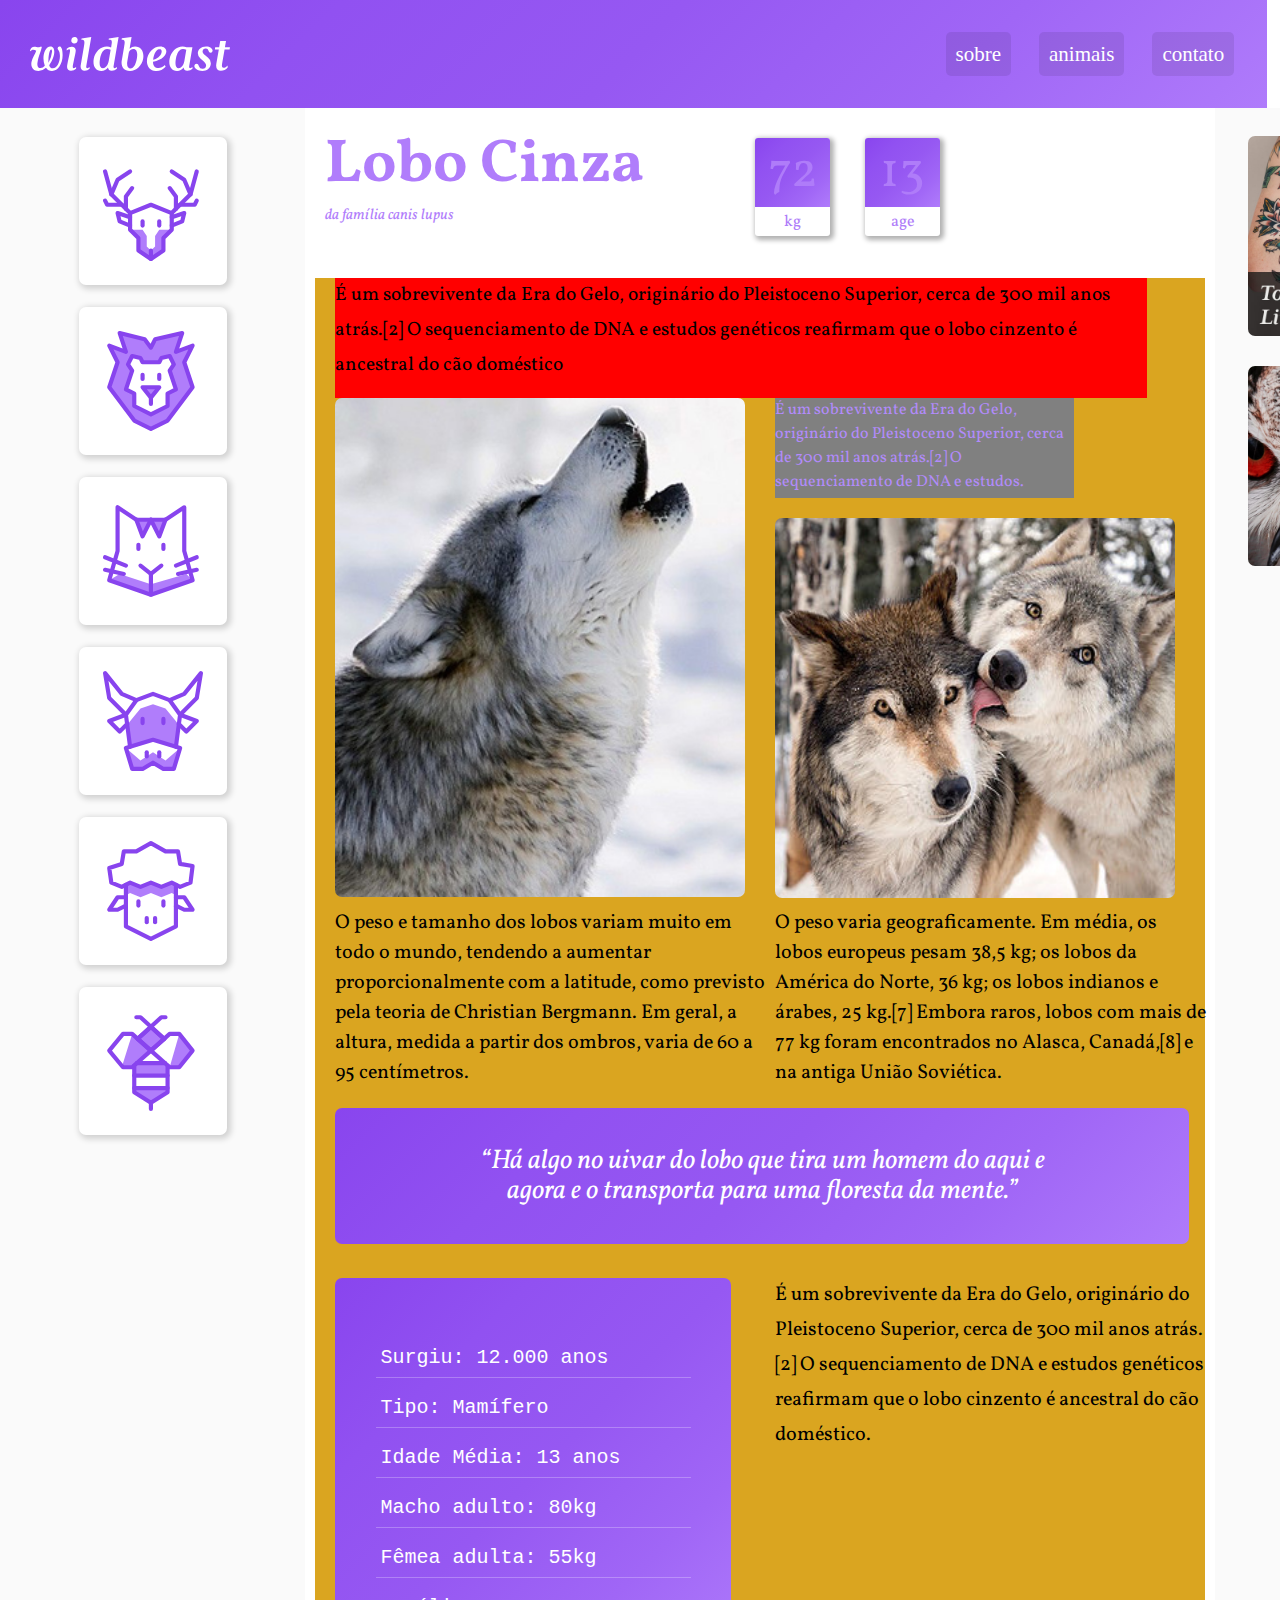
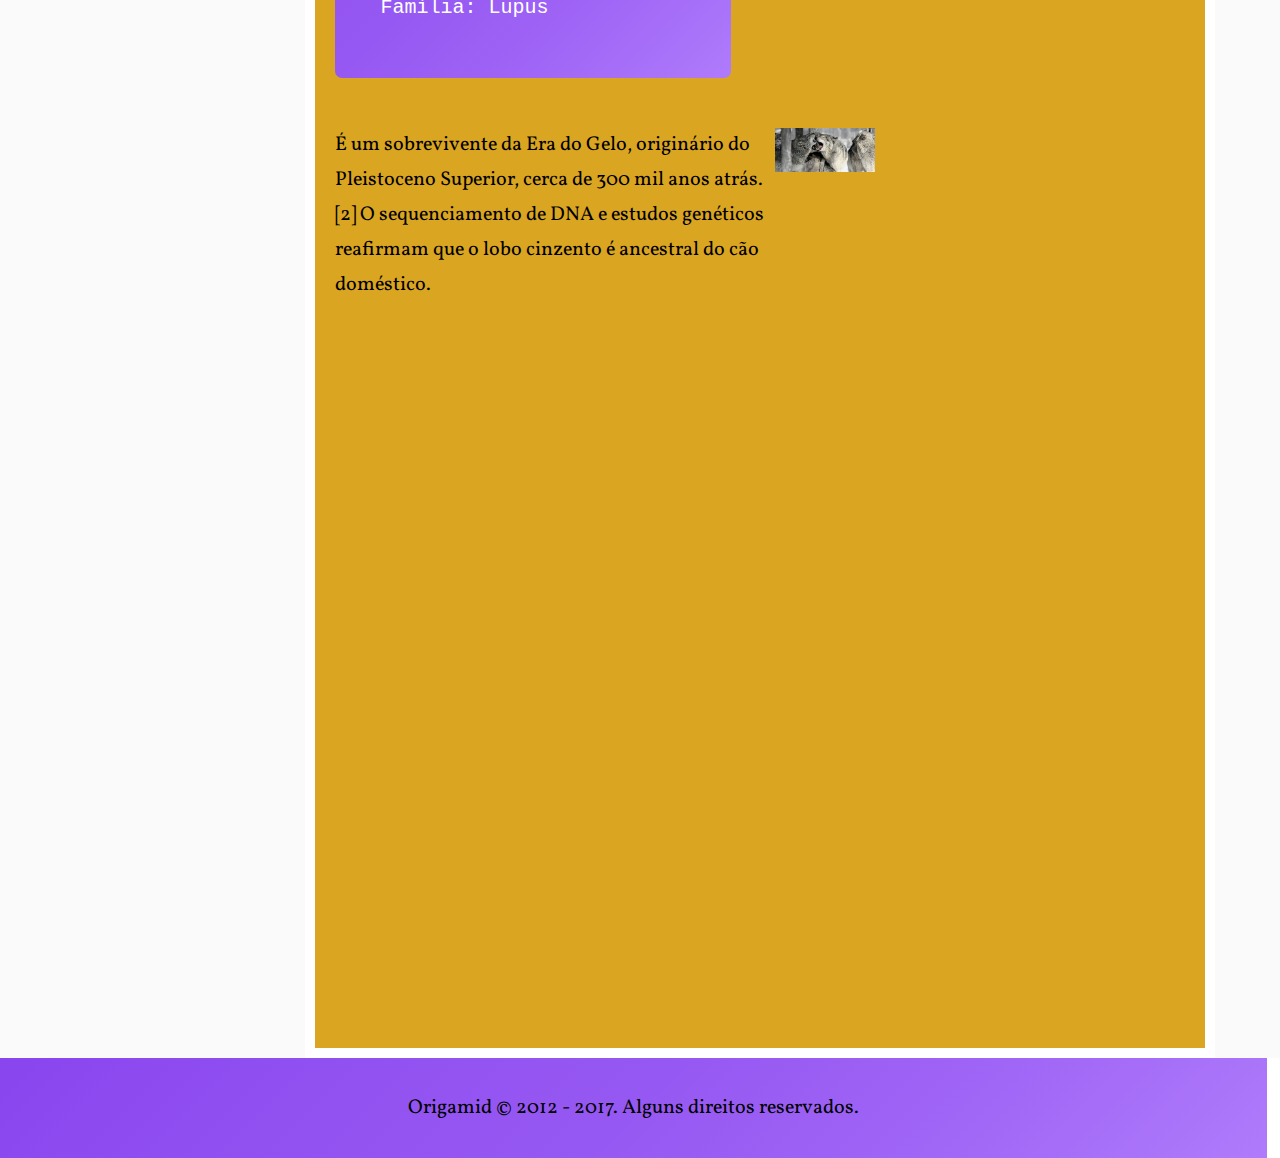
==== commit b4d8e1b9: "terminando..." ====
--- a/projeto-wild/index.html
+++ b/projeto-wild/index.html
@@ -62,7 +62,9 @@
 
                     <p id="paragrafo-4">O peso varia geograficamente. Em média, os lobos europeus pesam 38,5 kg; os lobos da América do Norte, 36 kg; os lobos indianos e árabes, 25 kg.[7] Embora raros, lobos com mais de 77 kg foram encontrados no Alasca, Canadá,[8] e na antiga União Soviética.</p>
 
-                    <p id="paragrafo-5-roxo">“Há algo no uivar do lobo que tira um homem do aqui e agora e o transporta para uma floresta da mente.”</p>
+                    <blockquote id="paragrafo-5-roxo">
+                        <p>“Há algo no uivar do lobo que tira um homem do aqui e agora e o transporta para uma floresta da mente.”</p>
+                    </blockquote>
 
                     <ul id="lista-roxa">
                         <li>Surgiu: 12.000 anos</li>
@@ -70,7 +72,7 @@
                         <li>Idade Média: 13 anos</li>
                         <li>Macho adulto: 80kg</li>
                         <li>Fêmea adulta: 55kg</li>
-                        <li>Família: Lupus</li>
+                        <li style="border-bottom: none">Família: Lupus</li>
                     </ul>
 
                     <p id="paragrafo-6">É um sobrevivente da Era do Gelo, originário do Pleistoceno Superior, cerca de 300 mil anos atrás.[2] O sequenciamento de DNA e estudos genéticos reafirmam que o lobo cinzento é ancestral do cão doméstico.</p>
--- a/projeto-wild/CSS/style.css
+++ b/projeto-wild/CSS/style.css
@@ -63,16 +63,19 @@
 }
 
 #origamis-container {
+    padding-top: 29px;
     background-color: #fafafa;
     display: grid;
+    row-gap: 20px;
+    grid-template-rows: repeat(6, 150px);
     justify-content: center;
 }
 
 #origamis-container > a {
     display: flex;
     justify-content: center;
-    width: 130px;
-    margin-top: 29px;
+    width: 148px;
+    height: 148px;
     padding: 20px;
     border-radius: 7px;
     box-shadow: 2px 2px 6px 2px rgba(0, 0, 0, 0.164);
@@ -118,6 +121,7 @@
     color: #B07DFB;
     font-family: 'Vollkorn';
     font-style: italic;
+    font-size: 15px;
 }
 
 main #caracteristicas {
@@ -175,10 +179,11 @@
     background-color: goldenrod;
     margin: 10px;
     display: grid;
-    column-gap: 20px;
-    grid-template-columns:  455px 455px;
-    grid-template-rows: 100px 450px;
+    column-gap: 1px;
+    grid-template-columns:  430px 433px;
+    grid-template-rows: 100px 120px 390px 200px 170px 450px 450px 450px;
     padding: 20px;
+    column-gap: 10px;
 }
 
 p {
@@ -190,22 +195,89 @@
 p#paragrafo-1 {
     grid-column: span 2; 
     background-color: red;
-    max-width: 96%;
+    max-width: 93%;
+    font-size: 19.3px;
+    margin-top: -20px;
+    
 }
 
 img#lobo-1 {
     grid-row: span 2;
     max-width: 100%;
-    width: 400px;
+    width: 410px;
+    border-radius: 7px;
 }
 
 p#paragrafo-2 {
     grid-row: span 1;
     background-color: gray;
-    width: 300px;
+    width: 299px;
+    height: 100px;
     color: #B28BFB;
     font-size: 15px;
-    line-height: 17px;
+    line-height: 24px;
+    font-size: 1em;
+}
+
+img#lobo-2 {
+    width: 400px;
+    height: 380px;
+    border-radius: 7px;
+}
+
+p#paragrafo-3 {
+    line-height: 30px;
+}
+
+p#paragrafo-4 {
+    line-height: 30px;
+}
+ 
+blockquote#paragrafo-5-roxo{
+    grid-column: span 2;
+    background: linear-gradient(135deg, #8945EE, #9151F1, #9658F2, #A066F6, #AF7BFB);
+    height: 136px;
+    width: 854px;
+    border-radius: 7px;
+    font-style: italic;
+    color: white;
+    text-align: center;
+    padding: 30px;
+    display: grid;
+    justify-content: center;
+    align-items: center;
+}
+
+blockquote#paragrafo-5-roxo > p {
+    color: white;
+    margin-left: 100px;
+    margin-right: 100px;
+    font-size: 27px;
+    line-height: 30px;
+}
+
+ul#lista-roxa {
+    background: linear-gradient(135deg, #8945EE, #9151F1, #9658F2, #A066F6, #AF7BFB);
+    border-radius: 7px;
+    list-style-type: none;
+    display: grid;
+    grid-template-rows: repeat(6, 50px);
+    align-content: center;
+    justify-content: center;
+    height: 400px;
+    width: 396px;
+    
+}
+
+ul#lista-roxa > li {
+    color: rgb(255, 255, 255);
+    font-family: Courier, monospace;
+    font-size: 20px;
+    border-bottom: 1px solid rgba(255, 255, 255, 0.259);
+    width: 315px;
+    height: 50px;
+    padding: 5px;
+    line-height: 50px;
 }
 
 footer {
